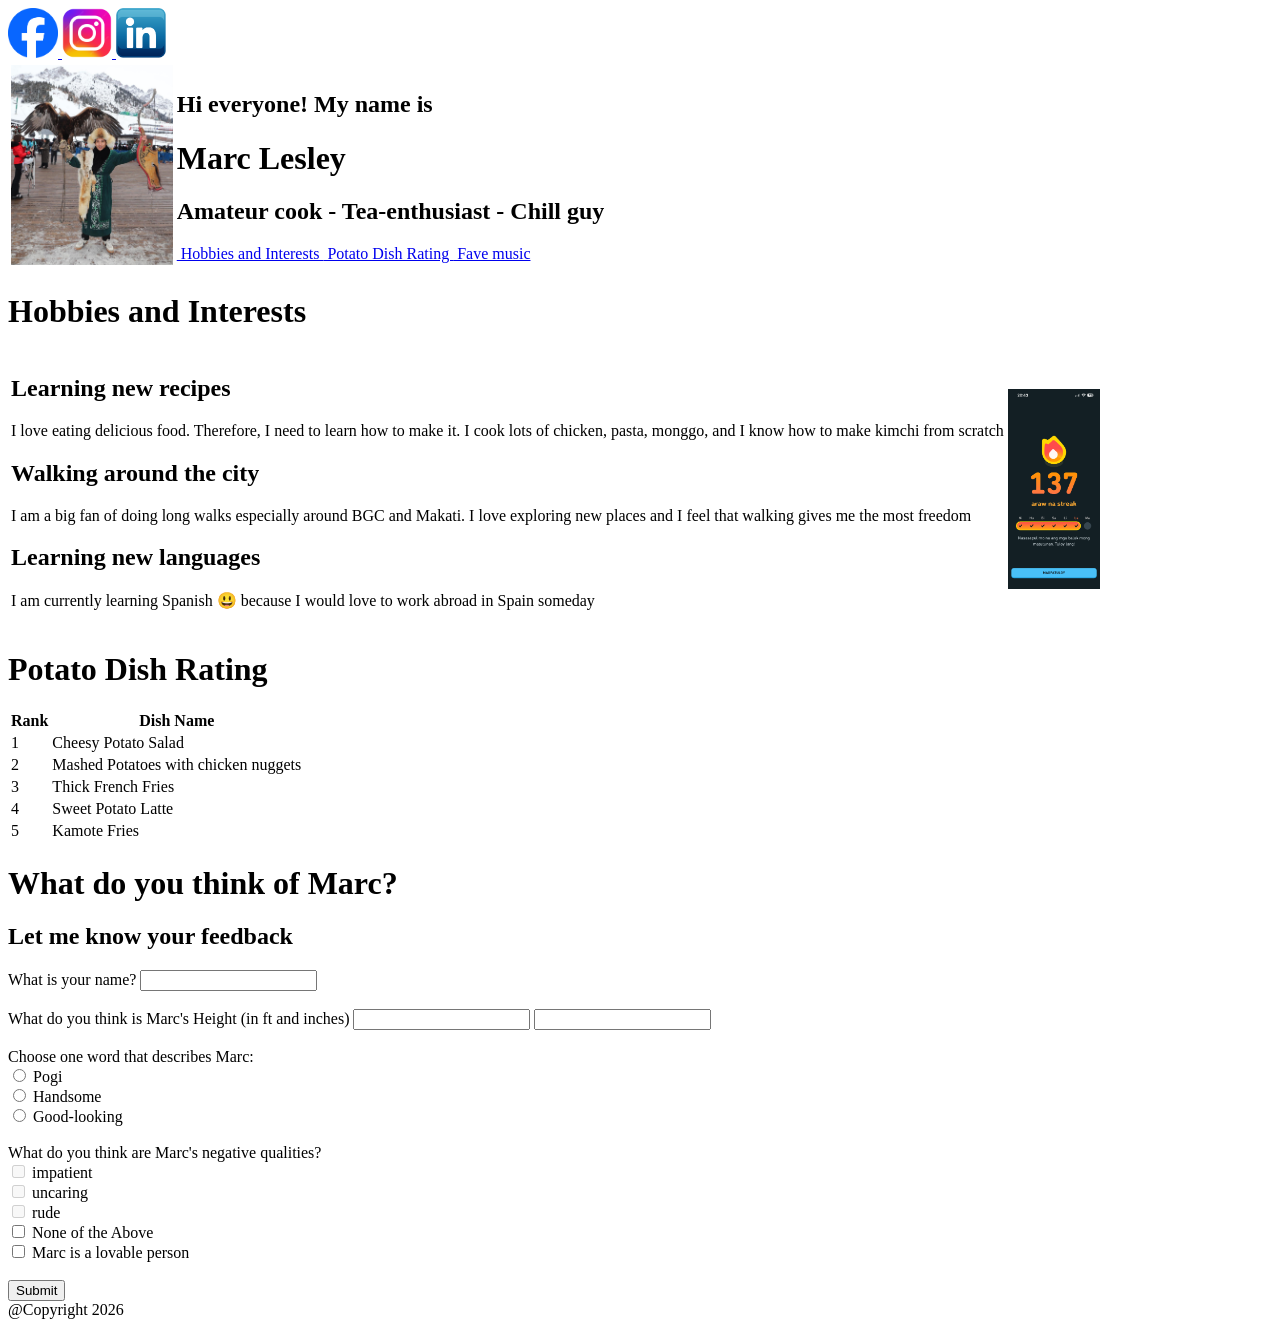
==== index.html @ a38ef7b9 "Add files via upload" ====
<!DOCTYPE html>
<html lang="en">
<head>
    <meta charset="UTF-8">
    <meta name="viewport" content="width=device-width, initial-scale=1.0">
    <title>index</title>
</head>
<header>
    <nav id="navbar">
        <a href="https://www.facebook.com/marc.quizon.5 ">
            <img src="icon_facebook.png" height="50px">
        </a>
        <a href="https://www.instagram.com/marcquizon/">
            <img src="icon_instagram.png" height="50px">
        </a>
        <a href="https://www.linkedin.com/in/marc-quizon-513aaa399">
            <img src="icon_linkedin.png" height="50px">
        </a>
    </nav>
</header>

<body>
    <div id="profileoverview">
        <table>
            <tr>
                <td>
                    <img src="profile_pic.JPEG" height="200px">
                </td>
                <td>
                    <h2>Hi everyone! My name is</h2>
                    <h1>Marc Lesley</h1>
                    <h2>Amateur cook - Tea-enthusiast - Chill guy</h2>
                    <a href="#hobbies&interests" class="button">
                        <img src="">
                        Hobbies and Interests
                    </a>
                    <a href="#potatodishrating" class="button">
                        <img src="">
                        Potato Dish Rating
                    </a>
                    <a href="favemusic.html" class="button">
                        <img src="">
                        Fave music
                    </a>
                </td>
            </tr>
        </table>
    </div>

    <div id="hobbies&interests">
        <h1>Hobbies and Interests</h1>
        <table>
            <tr>
                <td>
                    <h2>Learning new recipes</h2>
                    <p>I love eating delicious food. Therefore, I need to learn how to make it. I cook lots of chicken, pasta, monggo, and I know how to make kimchi from scratch</p>
                    <h2>Walking around the city</h2>
                    <p>I am a big fan of doing long walks especially around BGC and Makati. I love exploring new places and I feel that walking gives me the most freedom</p>
                    <h2>Learning new languages</h2>
                    <p>I am currently learning Spanish 😃 because I would love to work abroad in Spain someday</p>
                </td>
                <td>
                    <img src="duolingostreak.PNG" height="200px">
                </td>
            </tr>
        </table>
    </div>

    <div id="potatodishrating">
        <h1>Potato Dish Rating</h1>
        <table>
            <tr>
                <th>Rank</th>
                <th>Dish Name</th>
            </tr>
            <tr>
                <td>1</td>
                <td>Cheesy Potato Salad</td>
            </tr>
            <tr>
                <td>2</td>
                <td>Mashed Potatoes with chicken nuggets</td>
            </tr>
            <tr>
                <td>3</td>
                <td>Thick French Fries</td>
            </tr>
            <tr>
                <td>4</td>
                <td>Sweet Potato Latte</td>
            </tr>
            <tr>
                <td>5</td>
                <td>Kamote Fries</td>
            </tr>
        </table>

    </div>

    <div id="Feedback">
        <h1>What do you think of Marc?</h1>
        <h2>Let me know your feedback</h2>
        <form>
            <label for="full-name">What is your name?</label>
            <input type="text" id="full-name" name="fullName"><br>

            <br>

            <label for="height">What do you think is Marc's Height (in ft and inches)</label>
            <input type="number" id="height" name="height" min="6">
            <input type="number" id="height" name="height" min="4"><br>

            <br>

            <label>Choose one word that describes Marc:</label><br>
            
            <input type="radio" name="oneword" id="pogi">
            <label for="pogi">Pogi</label><br>
            <input type="radio" name="oneword"  id="handsome">
            <label for="handsome">Handsome</label><br>
            <input type="radio" name="oneword"  id="goodlooking">
            <label for="goodlooking">Good-looking</label><br>

            <br>
            
            <label>What do you think are Marc's negative qualities?</label><br>
            <input type="checkbox" id="impatient"  disabled value="1">
            <label for="impatient">impatient</label><br>
            <input type="checkbox" id="uncaring"  disabled value="1">
            <label for="uncaring">uncaring</label><br>
            <input type="checkbox" id="rude"  disabled value="1">
            <label for="rude">rude</label><br>
            <input type="checkbox" id="none"  value="yes">
            <label for="none">None of the Above</label><br>
            <input type="checkbox" id="good"  value="yes">
            <label for="good">Marc is a lovable person</label><br>

            <br>
            <button type="submit">Submit</button>
        </form>
    </div>
</body>
<footer>
    @Copyright 2026 
</footer>
</html>
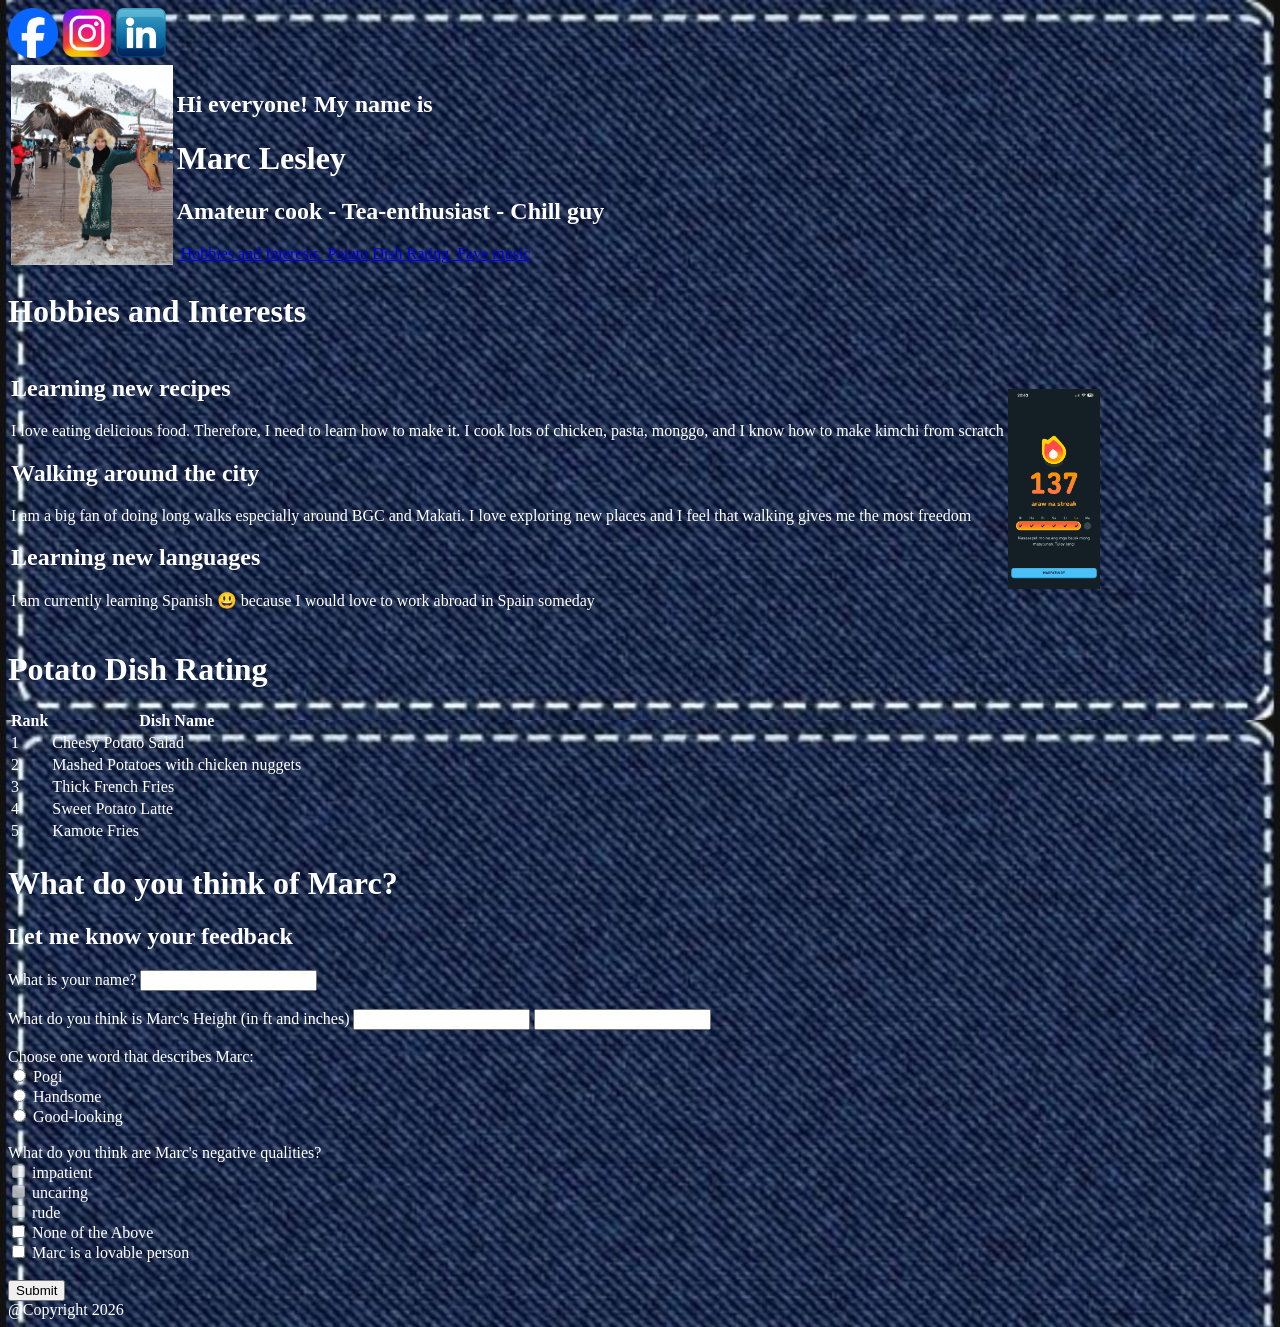
==== commit 218348d9: "import all design elements and tested background" ====
--- a/index.html
+++ b/index.html
@@ -4,6 +4,7 @@
     <meta charset="UTF-8">
     <meta name="viewport" content="width=device-width, initial-scale=1.0">
     <title>index</title>
+<link rel="stylesheet" href="style.css">
 </head>
 <header>
     <nav id="navbar">
--- a/style.css
+++ b/style.css
@@ -0,0 +1,6 @@
+body {
+    background-image: url("design_background.jpg");
+    background-size: contain;
+
+    color: white;
+}
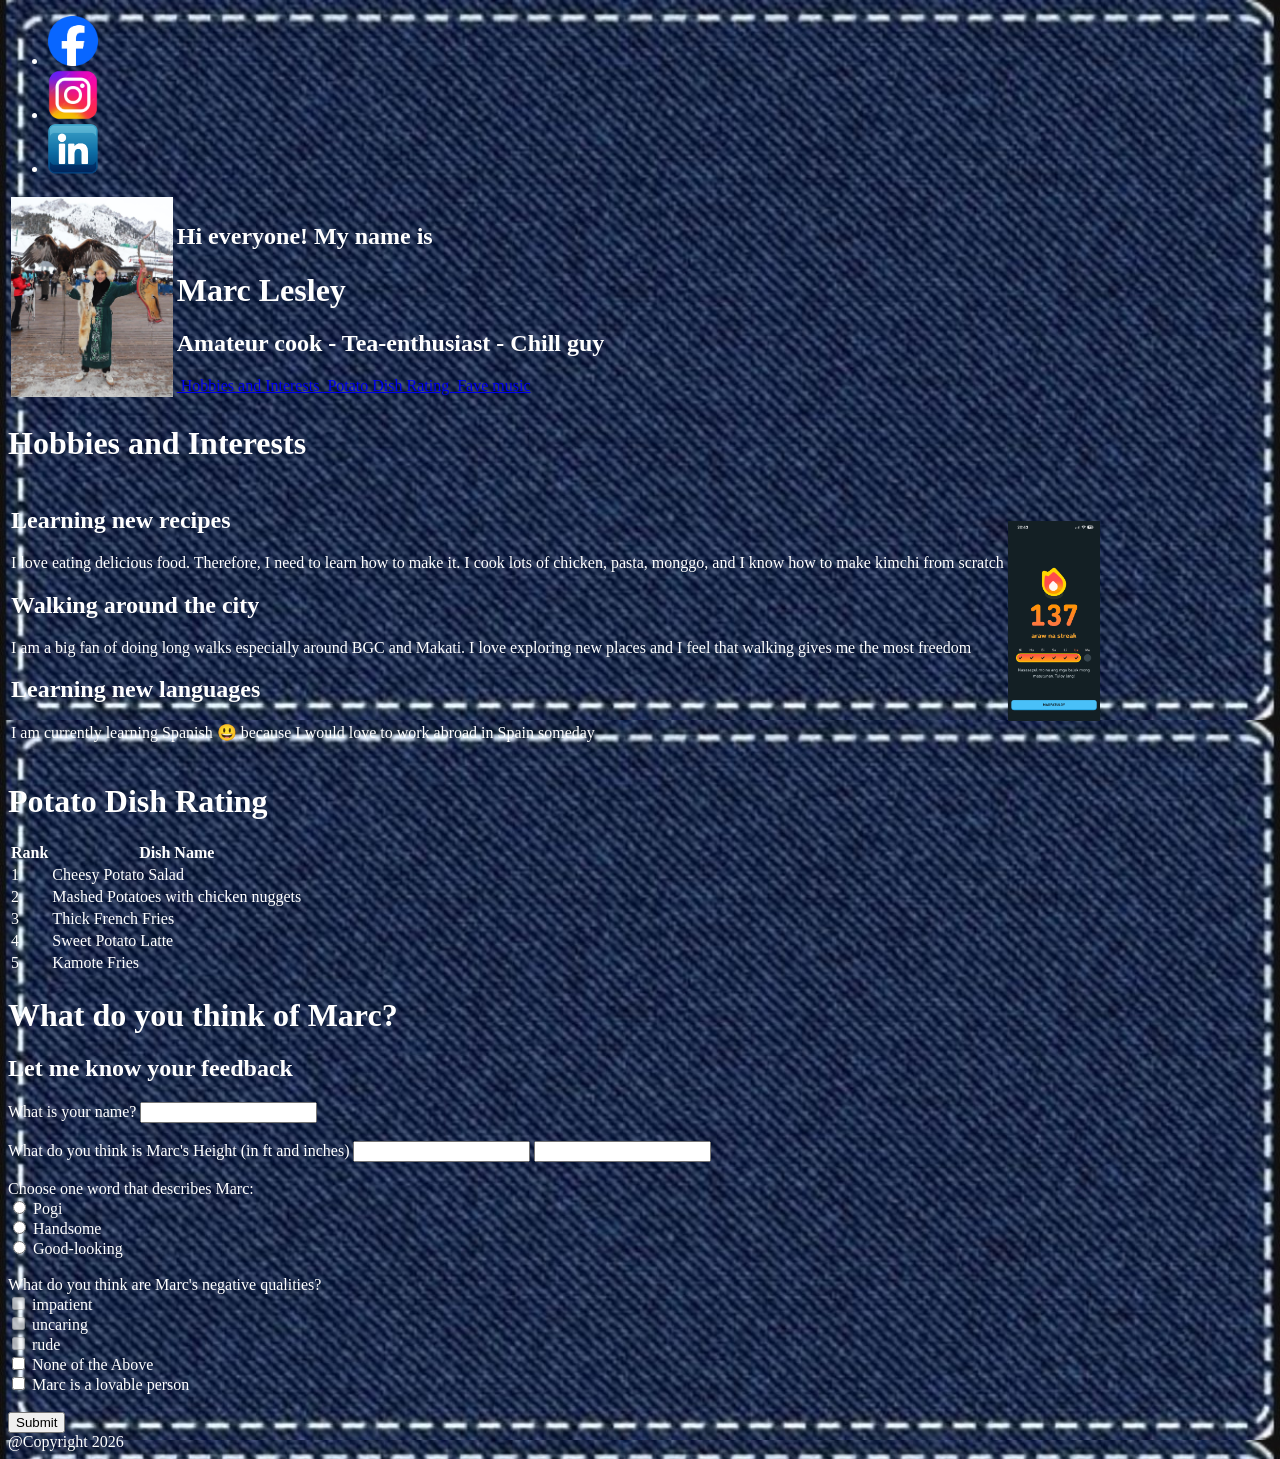
==== commit cdd4e7b8: "edit navbar" ====
--- a/index.html
+++ b/index.html
@@ -8,15 +8,23 @@
 </head>
 <header>
     <nav id="navbar">
-        <a href="https://www.facebook.com/marc.quizon.5 ">
-            <img src="icon_facebook.png" height="50px">
-        </a>
-        <a href="https://www.instagram.com/marcquizon/">
-            <img src="icon_instagram.png" height="50px">
-        </a>
-        <a href="https://www.linkedin.com/in/marc-quizon-513aaa399">
-            <img src="icon_linkedin.png" height="50px">
-        </a>
+        <ul>
+            <li>
+                <a href="https://www.facebook.com/marc.quizon.5 ">
+                    <img src="icon_facebook.png" height="50px">
+                </a>
+            </li>
+            <li>
+                <a href="https://www.instagram.com/marcquizon/">
+                    <img src="icon_instagram.png" height="50px">
+                </a>
+            </li>
+            <li>
+                <a href="https://www.linkedin.com/in/marc-quizon-513aaa399">
+                    <img src="icon_linkedin.png" height="50px">
+                </a>
+            </li>
+        </ul>  
     </nav>
 </header>
 
--- a/style.css
+++ b/style.css
@@ -3,4 +3,11 @@
     background-size: contain;
 
     color: white;
+}
+
+/* For the links in the navbar */
+.navbar ul {
+    list-style-type: none;
+    margin: 0;
+    padding: 0;
 }
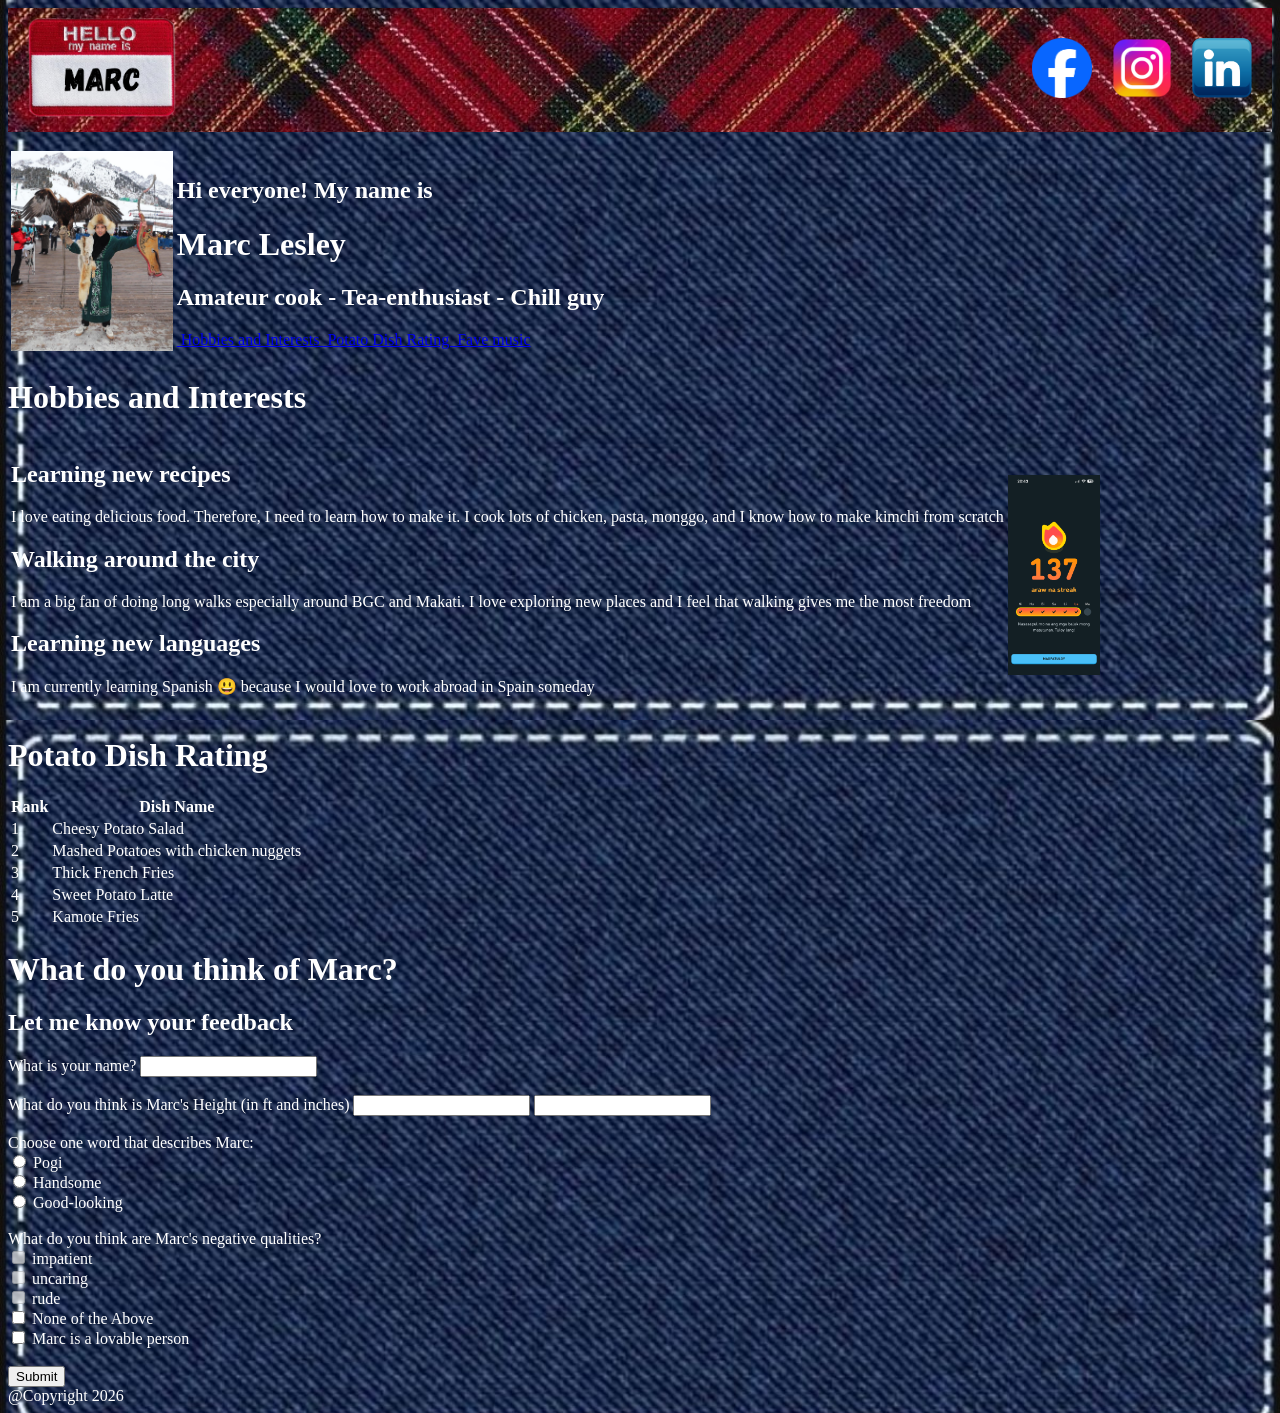
==== commit 574c9c32: "Navbar design" ====
--- a/index.html
+++ b/index.html
@@ -4,24 +4,27 @@
     <meta charset="UTF-8">
     <meta name="viewport" content="width=device-width, initial-scale=1.0">
     <title>index</title>
-<link rel="stylesheet" href="style.css">
+    <link rel="stylesheet" href="style.css">
 </head>
 <header>
     <nav id="navbar">
         <ul>
             <li>
+                <img src="design_nametag.png" >
+            </li>
+            <li>
                 <a href="https://www.facebook.com/marc.quizon.5 ">
-                    <img src="icon_facebook.png" height="50px">
+                    <img src="icon_facebook.png" >
                 </a>
             </li>
             <li>
                 <a href="https://www.instagram.com/marcquizon/">
-                    <img src="icon_instagram.png" height="50px">
+                    <img src="icon_instagram.png" >
                 </a>
             </li>
             <li>
                 <a href="https://www.linkedin.com/in/marc-quizon-513aaa399">
-                    <img src="icon_linkedin.png" height="50px">
+                    <img src="icon_linkedin.png" >
                 </a>
             </li>
         </ul>  
--- a/style.css
+++ b/style.css
@@ -1,13 +1,39 @@
 body {
     background-image: url("design_background.jpg");
     background-size: contain;
-
     color: white;
 }
 
-/* For the links in the navbar */
-.navbar ul {
+header {
+    width: 100%;
+    background-image: url('design_navbar.jpg');
+    background-size: cover;
+}
+
+#navbar ul{
     list-style-type: none;
-    margin: 0;
-    padding: 0;
-}+    display: flex;
+    align-items: center;
+    margin-top: 0;
+    padding: 10px 20px;
+}
+
+#navbar ul li:first-child {
+    margin-right: auto;
+}
+
+#navbar ul li:first-child img {
+    height: 100px; 
+    width: auto;  
+}
+
+#navbar ul li a img {
+    margin-left: 20px;
+    height: 60px; 
+    width: auto;
+}
+
+
+
+
+
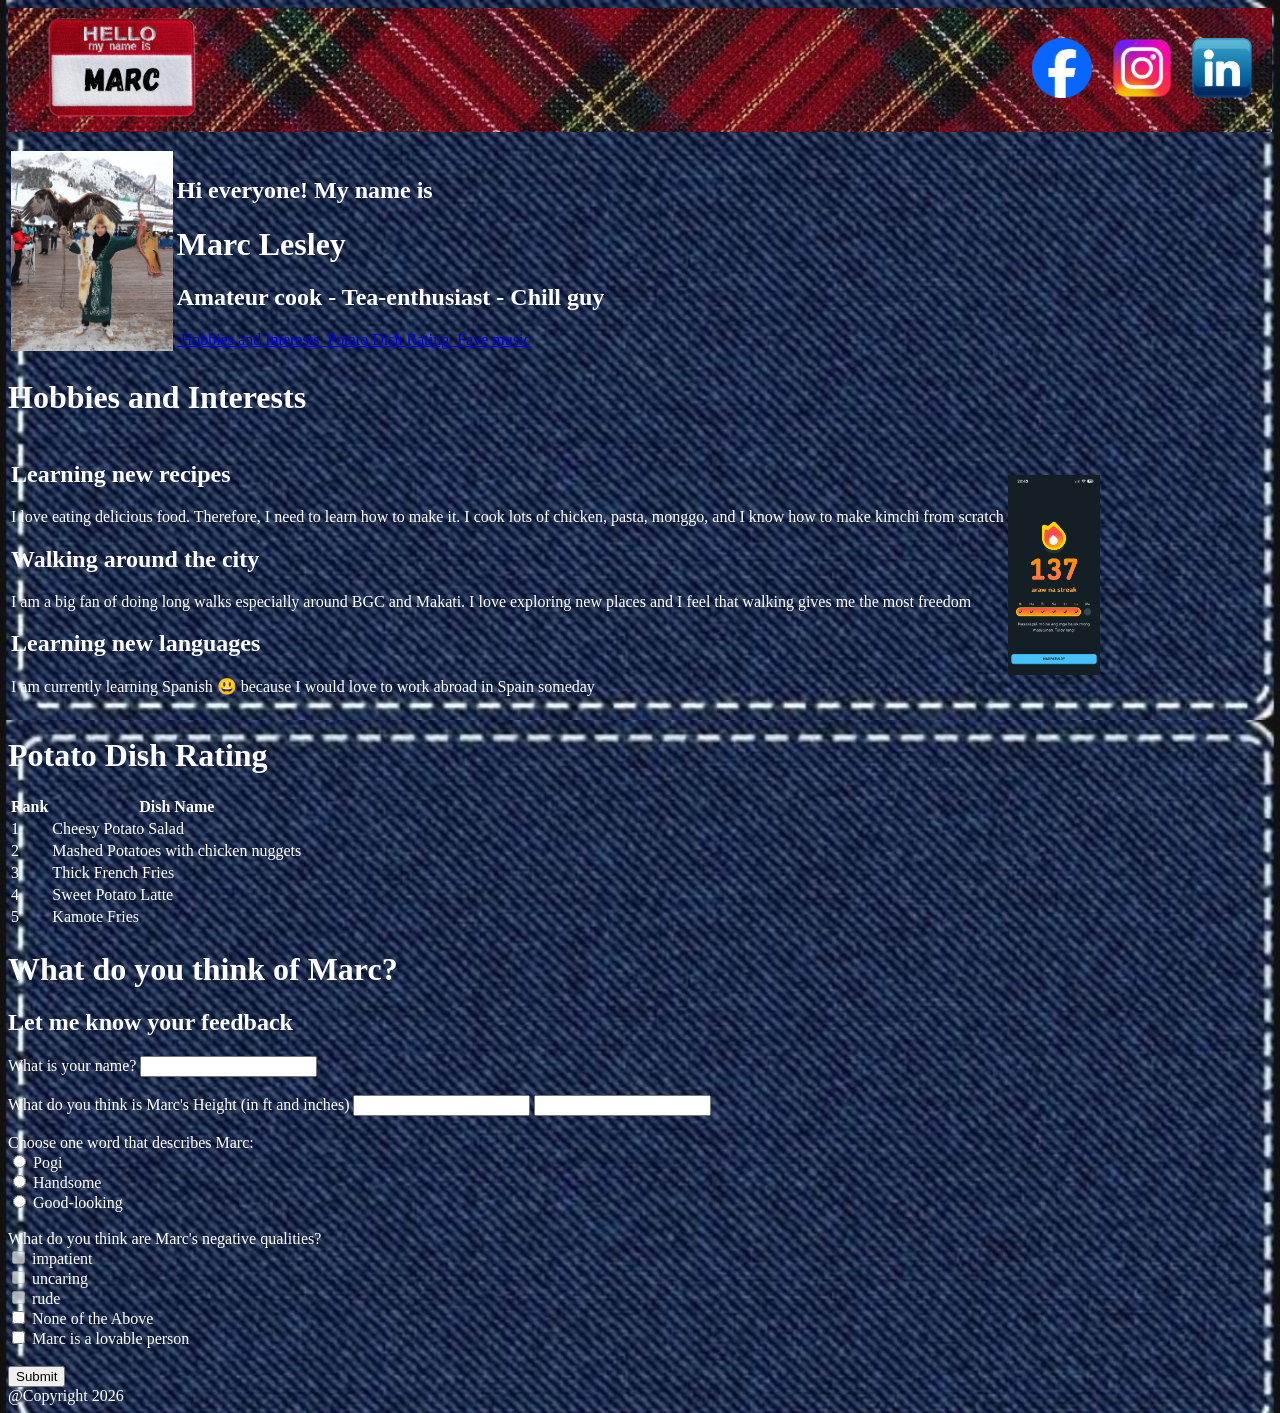
==== commit 5afa0fcb: "Navigation bar styling done" ====
--- a/index.html
+++ b/index.html
@@ -10,7 +10,9 @@
     <nav id="navbar">
         <ul>
             <li>
-                <img src="design_nametag.png" >
+                <a href="index.html">
+                    <img src="design_nametag.png" >
+                </a>            
             </li>
             <li>
                 <a href="https://www.facebook.com/marc.quizon.5 ">
--- a/style.css
+++ b/style.css
@@ -4,10 +4,13 @@
     color: white;
 }
 
+/* Navigation bar styling */
 header {
     width: 100%;
     background-image: url('design_navbar.jpg');
     background-size: cover;
+    position: sticky;
+    top:0;
 }
 
 #navbar ul{
@@ -27,12 +30,18 @@
     width: auto;  
 }
 
-#navbar ul li a img {
+#navbar ul li img {
+    transition: transform 0.3s ease-in-out, filter 0.3s ease-in-out;
     margin-left: 20px;
     height: 60px; 
     width: auto;
 }
 
+#navbar ul li:hover img{
+    transform: translateY(-5px) scale(1.1);
+    filter: brightness(1.2);
+    filter: drop-shadow(0px 4px 8px rgba(0,0,0,0.3));
+}
 
 
 
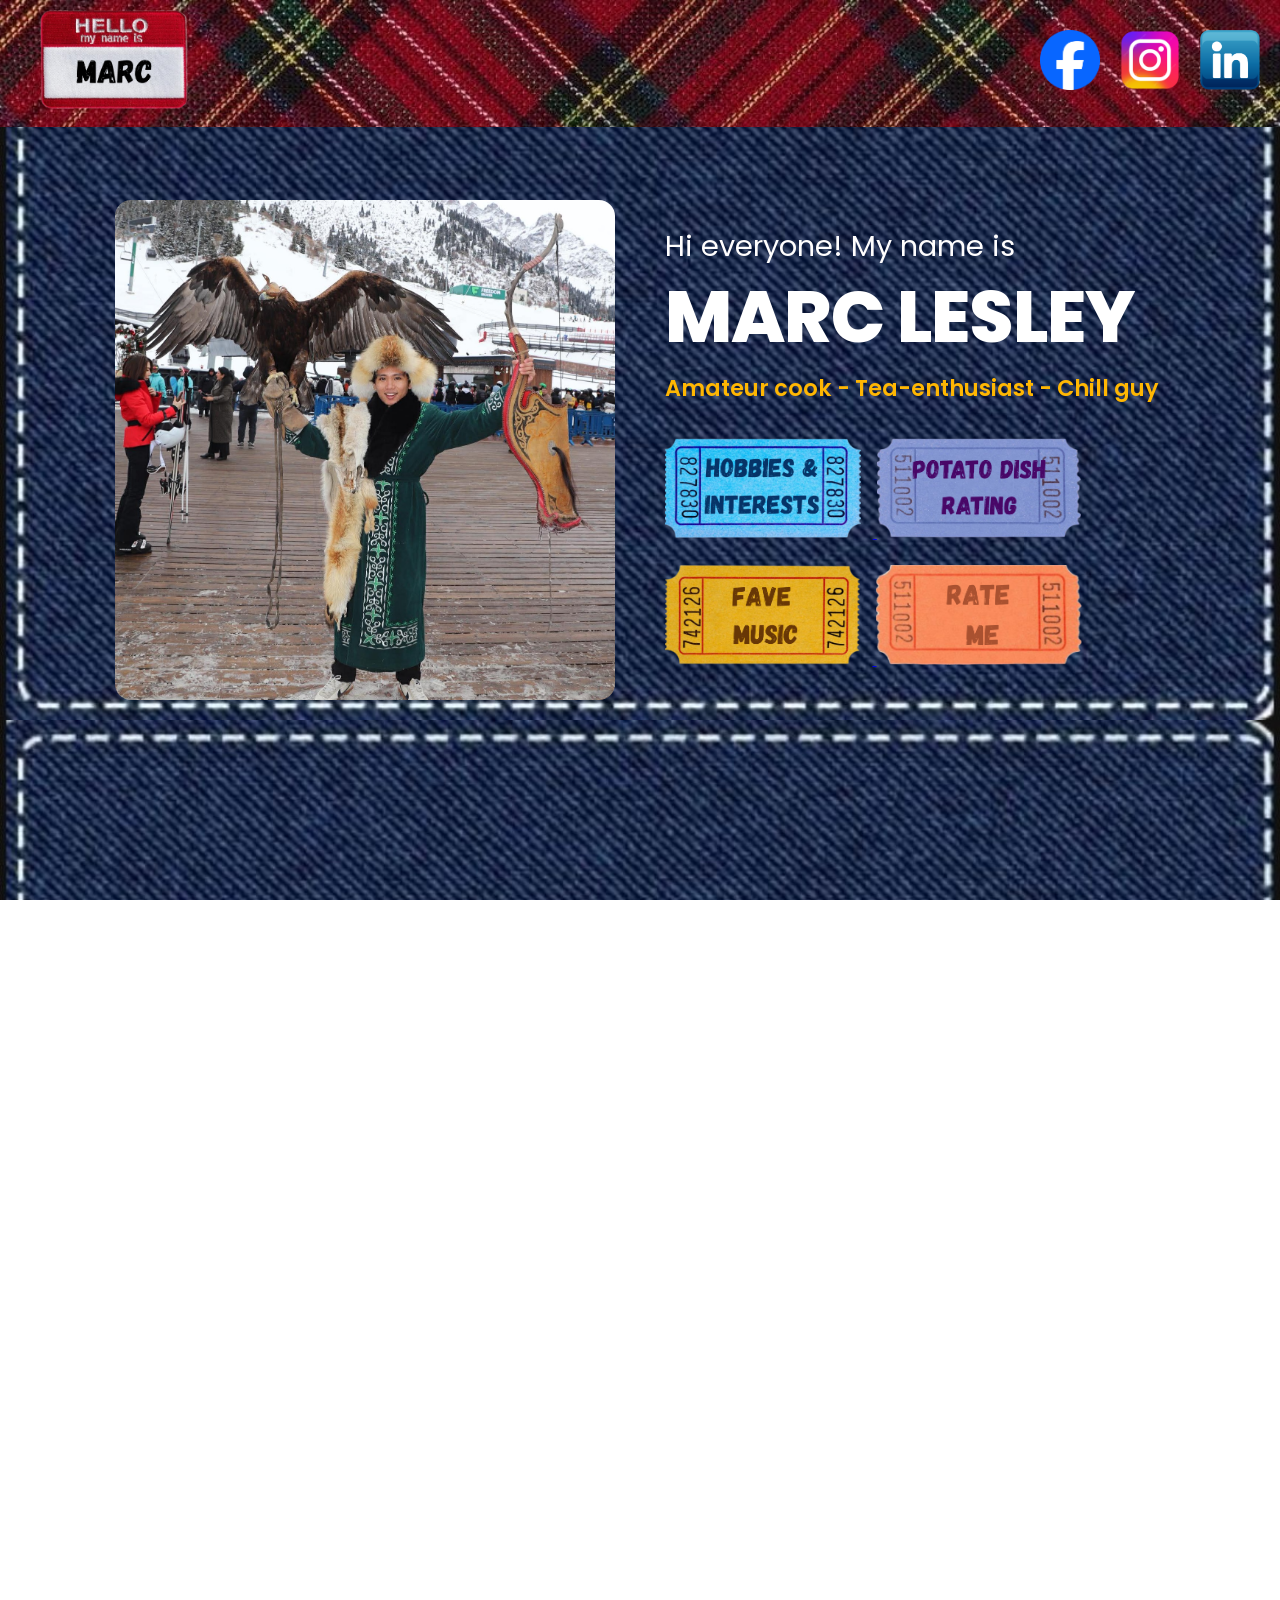
==== commit af28bead: "styles done" ====
--- a/index.html
+++ b/index.html
@@ -34,36 +34,40 @@
 </header>
 
 <body>
-    <div id="profileoverview">
+    <div id="profileoverview" class="section">
         <table>
             <tr>
                 <td>
-                    <img src="profile_pic.JPEG" height="200px">
+                    <img src="profile_pic.JPEG">
                 </td>
                 <td>
                     <h2>Hi everyone! My name is</h2>
                     <h1>Marc Lesley</h1>
                     <h2>Amateur cook - Tea-enthusiast - Chill guy</h2>
                     <a href="#hobbies&interests" class="button">
-                        <img src="">
-                        Hobbies and Interests
+                        <img src="design_hobbiesinterests.png" class="ticket_button">
                     </a>
                     <a href="#potatodishrating" class="button">
-                        <img src="">
-                        Potato Dish Rating
+                        <img src="design_potatodish.png" class="ticket_button" >
                     </a>
                     <a href="favemusic.html" class="button">
-                        <img src="">
-                        Fave music
+                        <img src="design_favemusic.png" class="ticket_button">
+                    </a>
+                    <a href="#feedback" class="button">
+                        <img src="design_feedback.png" class="ticket_button">
                     </a>
                 </td>
             </tr>
         </table>
     </div>
 
-    <div id="hobbies&interests">
-        <h1>Hobbies and Interests</h1>
+    <div id="hobbies&interests" class="section">
         <table>
+            <tr>
+                <td colspan="2">
+                    <h1>Hobbies and Interests</h1>
+                </td>
+            </tr>
             <tr>
                 <td>
                     <h2>Learning new recipes</h2>
@@ -74,84 +78,114 @@
                     <p>I am currently learning Spanish 😃 because I would love to work abroad in Spain someday</p>
                 </td>
                 <td>
-                    <img src="duolingostreak.PNG" height="200px">
+                    <img src="duolingostreak.PNG">
                 </td>
             </tr>
         </table>
     </div>
 
-    <div id="potatodishrating">
-        <h1>Potato Dish Rating</h1>
+    <div id="potatodishrating" class="section">
         <table>
             <tr>
-                <th>Rank</th>
-                <th>Dish Name</th>
+                <td>
+                    <h1>Potato Dish Rating</h1>
+                </td>
             </tr>
             <tr>
-                <td>1</td>
-                <td>Cheesy Potato Salad</td>
-            </tr>
-            <tr>
-                <td>2</td>
-                <td>Mashed Potatoes with chicken nuggets</td>
-            </tr>
-            <tr>
-                <td>3</td>
-                <td>Thick French Fries</td>
-            </tr>
-            <tr>
-                <td>4</td>
-                <td>Sweet Potato Latte</td>
-            </tr>
-            <tr>
-                <td>5</td>
-                <td>Kamote Fries</td>
+                <td>
+                    <table >
+                        <tr>
+                            <th>Rank</th>
+                            <th>Dish Name</th>
+                        </tr>
+                        <tr>
+                            <td>1</td>
+                            <td>Cheesy Potato Salad</td>
+                        </tr>
+                        <tr>
+                            <td>2</td>
+                            <td>Mashed Potatoes with chicken nuggets</td>
+                        </tr>
+                        <tr>
+                            <td>3</td>
+                            <td>Thick French Fries</td>
+                        </tr>
+                        <tr>
+                            <td>4</td>
+                            <td>Sweet Potato Latte</td>
+                        </tr>
+                        <tr>
+                            <td>5</td>
+                            <td>Kamote Fries</td>
+                        </tr>
+                    </table>
+                </td>
             </tr>
         </table>
+        
 
     </div>
 
-    <div id="Feedback">
-        <h1>What do you think of Marc?</h1>
-        <h2>Let me know your feedback</h2>
-        <form>
-            <label for="full-name">What is your name?</label>
-            <input type="text" id="full-name" name="fullName"><br>
+    <div id="feedback" class="section">
+        <table>
+            <tr>
+                <td colspan="2">
+                    <h1>What do you think of Marc?</h1>
+                    <h2>Let me know your feedback</h2>
+                </td>
+            </tr>
+            <tr>
+                <td>
+                    <form>
+                        <label for="full-name">What is your name?</label>
+                        <input type="text" id="full-name" name="fullName"><br>
 
-            <br>
+                        <br>
 
-            <label for="height">What do you think is Marc's Height (in ft and inches)</label>
-            <input type="number" id="height" name="height" min="6">
-            <input type="number" id="height" name="height" min="4"><br>
+                        <label for="height">What do you think is Marc's Height (in ft and inches)</label>
+                        <input type="number" id="height" name="height" min="6">
+                        <input type="number" id="height" name="height" min="4"><br>
 
-            <br>
+                        <br>
 
-            <label>Choose one word that describes Marc:</label><br>
-            
-            <input type="radio" name="oneword" id="pogi">
-            <label for="pogi">Pogi</label><br>
-            <input type="radio" name="oneword"  id="handsome">
-            <label for="handsome">Handsome</label><br>
-            <input type="radio" name="oneword"  id="goodlooking">
-            <label for="goodlooking">Good-looking</label><br>
+                        <label>Choose one word that describes Marc:</label><br>
+                        
+                        <input type="radio" name="oneword" id="pogi">
+                        <label for="pogi">Pogi</label><br>
+                        <input type="radio" name="oneword"  id="handsome">
+                        <label for="handsome">Handsome</label><br>
+                        <input type="radio" name="oneword"  id="goodlooking">
+                        <label for="goodlooking">Good-looking</label><br>
 
-            <br>
-            
-            <label>What do you think are Marc's negative qualities?</label><br>
-            <input type="checkbox" id="impatient"  disabled value="1">
-            <label for="impatient">impatient</label><br>
-            <input type="checkbox" id="uncaring"  disabled value="1">
-            <label for="uncaring">uncaring</label><br>
-            <input type="checkbox" id="rude"  disabled value="1">
-            <label for="rude">rude</label><br>
-            <input type="checkbox" id="none"  value="yes">
-            <label for="none">None of the Above</label><br>
-            <input type="checkbox" id="good"  value="yes">
-            <label for="good">Marc is a lovable person</label><br>
+                        <br>
+                        
+                        
+                    </form>
+                </td>
+                <td>
+                    <form>
+                        <label>What do you think are Marc's negative qualities?</label><br>
+                        <input type="checkbox" id="impatient"  disabled value="1">
+                        <label for="impatient">impatient</label><br>
+                        <input type="checkbox" id="uncaring"  disabled value="1">
+                        <label for="uncaring">uncaring</label><br>
+                        <input type="checkbox" id="rude"  disabled value="1">
+                        <label for="rude">rude</label><br>
+                        <input type="checkbox" id="none"  value="yes">
+                        <label for="none">None of the Above</label><br>
+                        <input type="checkbox" id="good"  value="yes">
+                        <label for="good">Marc is a lovable person</label><br>
 
-            <br>
-            <button type="submit">Submit</button>
-        </form>
+                        <br>
+                        <button type="submit">Submit</button>
+                    </form>
+                    
+                </td>
+                
+            </tr>
+        </table>
+        
+        
     </div>
 </body>
 <footer>
--- a/style.css
+++ b/style.css
@@ -1,7 +1,24 @@
-body {
+@import url('https://fonts.googleapis.com/css2?family=Poppins:wght@400;600;800&display=swap');
+h1, h2, p {
+    margin: 0;
+    padding: 0;
+    line-height: 1.3;
+}
+
+html, body {
     background-image: url("design_background.jpg");
     background-size: contain;
     color: white;
+
+    margin: 0;
+    padding: 0;
+    width: 100%;
+    height: 100%;
+    scroll-snap-type: y mandatory; 
+    scroll-behavior: smooth;
+    overflow-y: scroll;
+    font-family: 'Poppins', sans-serif;
+    color: #ffffff;
 }
 
 /* Navigation bar styling */
@@ -43,6 +60,178 @@
     filter: drop-shadow(0px 4px 8px rgba(0,0,0,0.3));
 }
 
-
-
-
+/* Section Style, ensures each section occupies fullscreen */
+.section {
+    width: 100vw;
+    height: 100vh;
+    scroll-snap-align: start;
+    
+    display: flex;
+    justify-content: center;
+    align-items: center;
+    
+    box-sizing: border-box;
+    padding: 40px;
+}
+
+.section table {
+    width: 100%;
+    max-width: 1100px;
+    border-collapse: collapse;
+}
+
+.section td {
+    width: 50%;
+    vertical-align: middle;
+    padding: 25px;
+}
+
+/* Profile Overview Style */
+#profileoverview img:not(.ticket_button) {
+    width: 100%;
+    max-width: 600px;
+    height: auto;
+    aspect-ratio: 1 / 1;
+    object-fit: cover;
+    border-radius: 16px;
+    display: block;
+    margin: 0 auto;
+}
+
+.ticket_button {
+    width: auto;
+    height: 100px;
+    margin-top: 20px;
+    margin-right: 12px;
+    transition: transform 0.2s ease;
+}
+
+.ticket_button:hover {
+    transform: scale(1.05);
+}
+
+#profileoverview h2:first-of-type {
+    font-size: 1.8rem;
+    font-weight: 400;
+    color: #fffefe;
+    margin-bottom: 5px;
+}
+
+#profileoverview h1 {
+    font-size: 4.5rem;
+    font-weight: 800;
+    text-transform: uppercase;
+    letter-spacing: -1px;
+    margin-bottom: 10px;
+    color: white;
+}
+
+#profileoverview h2:last-of-type {
+    font-size: 1.4rem;
+    font-weight: 600;
+    color: #ffb703;
+    margin-bottom: 15px;
+}
+
+/* Hobbies and Interests style */
+#hobbies\&interests img {
+    width: 100%;
+    max-width: 200px;
+    height: auto;
+    display: block;
+    margin: 0 auto;
+}
+
+#hobbies\&interests h1 {
+    font-size: 3rem;
+    margin-bottom: 30px;
+    text-align: center;
+    width: 100%;
+}
+
+#hobbies\&interests h2 {
+    font-size: 1.6rem;
+    color: #ffb703;
+    margin-top: 20px;
+    margin-bottom: 5px;
+}
+
+#hobbies\&interests p {
+    font-size: 1.1rem;
+    color: #f0f0f0;
+    line-height: 1.6;
+    margin-bottom: 20px;
+}
+
+/* Potato Dish styling */
+#potatodishrating h1 {
+    font-size: 3rem;
+    margin-bottom: 30px;
+    text-align: center;
+}
+
+#potatodishrating table {
+    font-size: 1.6rem;
+}
+
+#potatodishrating th {
+    font-size: 1.5rem;
+    font-weight: 600;
+    border-bottom: 2px solid #ffffff;
+    padding-bottom: 10px;
+}
+
+#potatodishrating td{
+    text-align: center;
+}
+
+/* Feedback styling */
+#Feedback h1 {
+    font-size: 3rem;
+    margin-bottom: 10px;
+    text-align: center;
+}
+
+#Feedback h2 {
+    font-size: 1.5rem;
+    font-weight: 400;
+    margin-bottom: 30px;
+}
+
+#Feedback label {
+    font-size: 1.1rem;
+    font-weight: 600;
+}
+
+/* Top Artists styling */
+#TopArtists img{
+    width: 28%;
+    max-width: 600px;
+    height: auto;
+    aspect-ratio: 1 / 1;
+    object-fit: cover;
+}
+
+/* Fave Album styling */
+#FavouriteAlbums img{
+    width: 28%;
+    max-width: 800px;
+    height: auto;
+    object-fit: cover;
+}
+
+/* Favourite Song styling */
+#FavouriteSong h2 {
+    font-size: 3.5rem;
+    font-weight: 800;
+    margin-bottom: 5px;
+    color: #ffffff;
+}
+
+#FavouriteSong h3 {
+    font-size: 1.8rem;
+    font-weight: 400;
+    color: #ffb703;
+    margin-bottom: 25px;
+}
+
